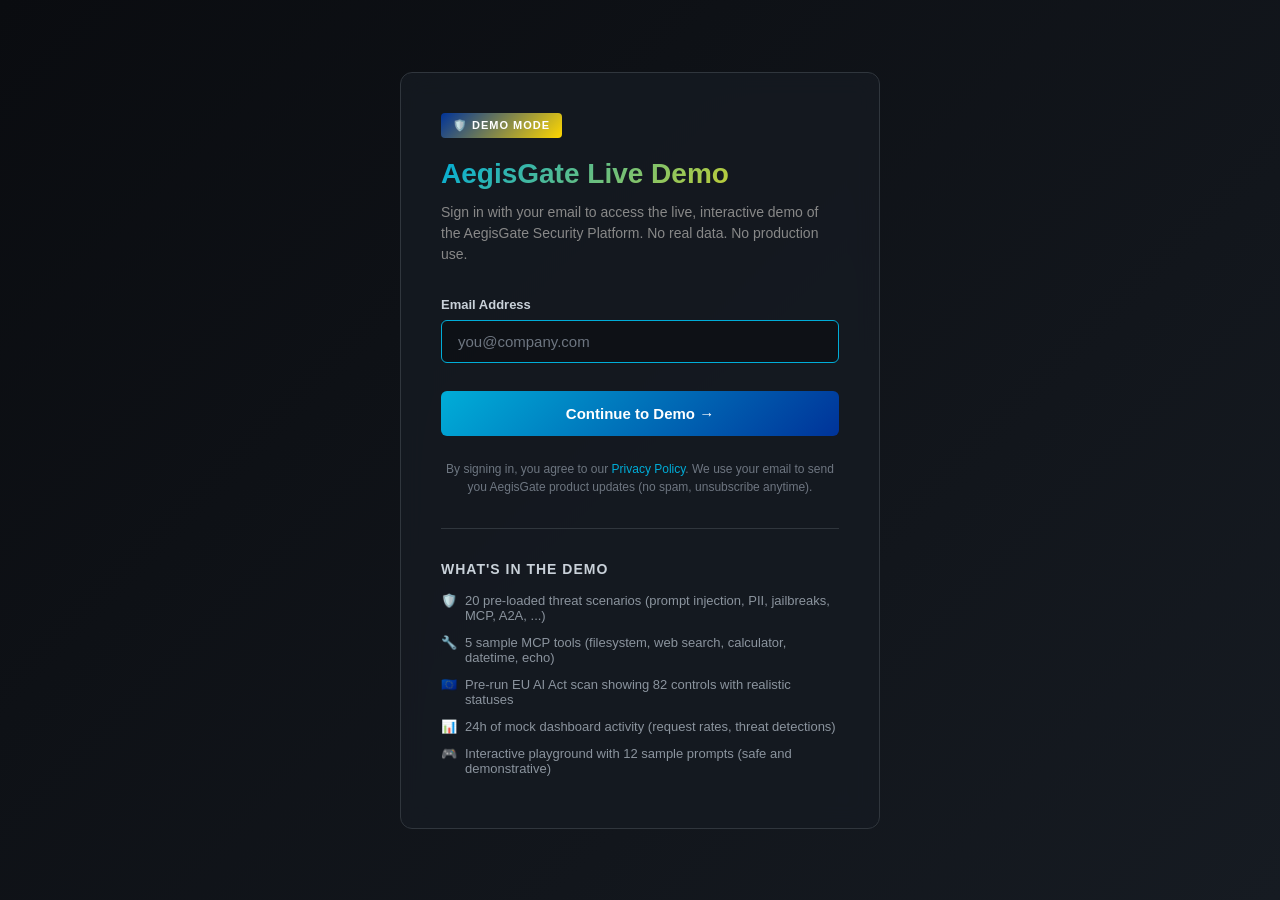
==== email-signup/index.html @ 716bf086 "feat: initial AegisGate demo environment This is a SEPARATE repository from the main platform code (" ====
<!DOCTYPE html>
<html lang="en">
<head>
    <meta charset="UTF-8">
    <meta name="viewport" content="width=device-width, initial-scale=1.0">
    <title>AegisGate Demo — Sign In</title>
    <meta name="description" content="Sign in to access the AegisGate live demo environment.">
    <meta name="robots" content="noindex, nofollow">
    <style>
        * { box-sizing: border-box; margin: 0; padding: 0; }
        body {
            font-family: -apple-system, BlinkMacSystemFont, "Segoe UI", Roboto, sans-serif;
            background: linear-gradient(135deg, #0a0c10 0%, #161b22 100%);
            color: #fff;
            min-height: 100vh;
            display: flex;
            align-items: center;
            justify-content: center;
            padding: 20px;
        }
        .container {
            max-width: 480px;
            width: 100%;
            background: rgba(22, 27, 34, 0.8);
            backdrop-filter: blur(12px);
            border: 1px solid #30363d;
            border-radius: 12px;
            padding: 40px;
        }
        .demo-badge {
            display: inline-block;
            background: linear-gradient(135deg, #003399 0%, #FFD700 100%);
            color: #fff;
            padding: 6px 12px;
            border-radius: 4px;
            font-size: 11px;
            font-weight: 700;
            letter-spacing: 1px;
            margin-bottom: 20px;
        }
        h1 {
            font-size: 28px;
            font-weight: 800;
            margin-bottom: 12px;
            background: linear-gradient(135deg, #00ADD8 0%, #FFD700 100%);
            -webkit-background-clip: text;
            -webkit-text-fill-color: transparent;
            background-clip: text;
        }
        .subtitle {
            color: #888;
            font-size: 14px;
            line-height: 1.5;
            margin-bottom: 32px;
        }
        .form-group {
            margin-bottom: 20px;
        }
        label {
            display: block;
            font-size: 13px;
            font-weight: 600;
            color: #c9d1d9;
            margin-bottom: 8px;
        }
        input[type="email"] {
            width: 100%;
            padding: 12px 16px;
            background: rgba(0, 0, 0, 0.3);
            border: 1px solid #30363d;
            border-radius: 6px;
            color: #fff;
            font-size: 15px;
            font-family: inherit;
            transition: border-color 0.2s;
        }
        input[type="email"]:focus {
            outline: none;
            border-color: #00ADD8;
        }
        input[type="email"]::placeholder {
            color: #6e7681;
        }
        .submit-btn {
            width: 100%;
            padding: 14px;
            background: linear-gradient(135deg, #00ADD8 0%, #003399 100%);
            color: #fff;
            border: none;
            border-radius: 6px;
            font-size: 15px;
            font-weight: 700;
            cursor: pointer;
            transition: transform 0.2s, box-shadow 0.2s;
            margin-top: 8px;
        }
        .submit-btn:hover {
            transform: translateY(-2px);
            box-shadow: 0 4px 12px rgba(0, 173, 216, 0.4);
        }
        .submit-btn:disabled {
            opacity: 0.5;
            cursor: not-allowed;
            transform: none;
        }
        .privacy-note {
            font-size: 12px;
            color: #6e7681;
            line-height: 1.5;
            margin-top: 24px;
            text-align: center;
        }
        .privacy-note a {
            color: #00ADD8;
            text-decoration: none;
        }
        .privacy-note a:hover {
            text-decoration: underline;
        }
        .features {
            margin-top: 32px;
            padding-top: 32px;
            border-top: 1px solid #30363d;
        }
        .features h2 {
            font-size: 14px;
            font-weight: 700;
            color: #c9d1d9;
            margin-bottom: 16px;
            text-transform: uppercase;
            letter-spacing: 1px;
        }
        .feature {
            display: flex;
            align-items: flex-start;
            margin-bottom: 12px;
            font-size: 13px;
            color: #8b949e;
        }
        .feature-icon {
            color: #00ADD8;
            margin-right: 8px;
            flex-shrink: 0;
        }
        .error {
            background: rgba(248, 81, 73, 0.1);
            border: 1px solid rgba(248, 81, 73, 0.3);
            color: #ffa198;
            padding: 12px 16px;
            border-radius: 6px;
            font-size: 13px;
            margin-bottom: 20px;
            display: none;
        }
        .error.show { display: block; }
    </style>
</head>
<body>
    <div class="container">
        <div class="demo-badge">🛡️ DEMO MODE</div>
        <h1>AegisGate Live Demo</h1>
        <p class="subtitle">
            Sign in with your email to access the live, interactive demo of the
            AegisGate Security Platform. No real data. No production use.
        </p>

        <div class="error" id="error"></div>

        <form id="signup-form" autocomplete="email">
            <div class="form-group">
                <label for="email">Email Address</label>
                <input
                    type="email"
                    id="email"
                    name="email"
                    placeholder="you@company.com"
                    required
                    autofocus
                    autocomplete="email"
                >
            </div>
            <button type="submit" class="submit-btn" id="submit-btn">
                Continue to Demo →
            </button>
        </form>

        <p class="privacy-note">
            By signing in, you agree to our
            <a href="https://aegisgatesecurity.io/privacy/" target="_blank">Privacy Policy</a>.
            We use your email to send you AegisGate product updates (no spam, unsubscribe anytime).
        </p>

        <div class="features">
            <h2>What's in the demo</h2>
            <div class="feature">
                <span class="feature-icon">🛡️</span>
                <span>20 pre-loaded threat scenarios (prompt injection, PII, jailbreaks, MCP, A2A, ...)</span>
            </div>
            <div class="feature">
                <span class="feature-icon">🔧</span>
                <span>5 sample MCP tools (filesystem, web search, calculator, datetime, echo)</span>
            </div>
            <div class="feature">
                <span class="feature-icon">🇪🇺</span>
                <span>Pre-run EU AI Act scan showing 82 controls with realistic statuses</span>
            </div>
            <div class="feature">
                <span class="feature-icon">📊</span>
                <span>24h of mock dashboard activity (request rates, threat detections)</span>
            </div>
            <div class="feature">
                <span class="feature-icon">🎮</span>
                <span>Interactive playground with 12 sample prompts (safe and demonstrative)</span>
            </div>
        </div>
    </div>

    <script>
        document.getElementById('signup-form').addEventListener('submit', async function(e) {
            e.preventDefault();

            const email = document.getElementById('email').value.trim();
            const submitBtn = document.getElementById('submit-btn');
            const errorEl = document.getElementById('error');

            // Clear any previous error
            errorEl.classList.remove('show');

            // Basic email validation
            if (!email || !/^[^\s@]+@[^\s@]+\.[^\s@]+$/.test(email)) {
                errorEl.textContent = 'Please enter a valid email address.';
                errorEl.classList.add('show');
                return;
            }

            // Disable button during submission
            submitBtn.disabled = true;
            submitBtn.textContent = 'Signing in...';

            try {
                // POST to the signup handler
                const response = await fetch('/signup/submit', {
                    method: 'POST',
                    headers: {'Content-Type': 'application/json'},
                    body: JSON.stringify({email: email})
                });

                if (!response.ok) {
                    const data = await response.json().catch(() => ({}));
                    throw new Error(data.error || 'Sign-in failed. Please try again.');
                }

                // Success — store email in sessionStorage and redirect
                sessionStorage.setItem('demo_email', email);
                window.location.href = '/dashboard/';
            } catch (err) {
                errorEl.textContent = err.message;
                errorEl.classList.add('show');
                submitBtn.disabled = false;
                submitBtn.textContent = 'Continue to Demo →';
            }
        });
    </script>
</body>
</html>
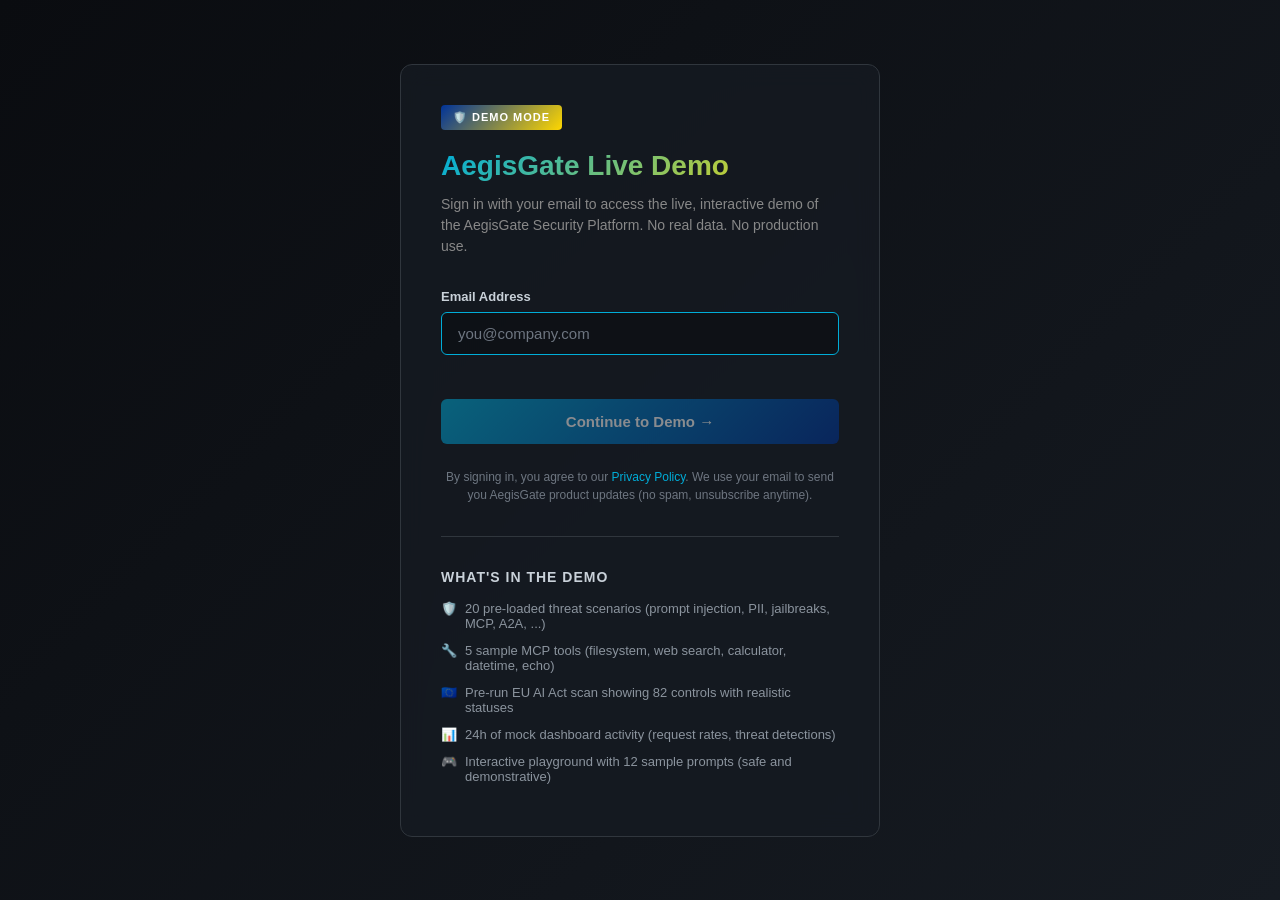
==== commit db0e2bb4: "feat(demo): add Cloudflare Turnstile bot protection Three coordinated changes that add bot protectio" ====
--- a/email-signup/index.html
+++ b/email-signup/index.html
@@ -4,6 +4,8 @@
     <meta charset="UTF-8">
     <meta name="viewport" content="width=device-width, initial-scale=1.0">
     <title>AegisGate Demo — Sign In</title>
+    <meta name="turnstile-site-key" content="0x4AAAAAADiH12Lor6jfzXED">
+    <script src="https://challenges.cloudflare.com/turnstile/v0/api.js" async defer></script>
     <meta name="description" content="Sign in to access the AegisGate live demo environment.">
     <meta name="robots" content="noindex, nofollow">
     <style>
@@ -103,6 +105,13 @@
             cursor: not-allowed;
             transform: none;
         }
+
+        /* Cloudflare Turnstile widget (invisible when valid) */
+        .cf-turnstile {
+            margin: 0 0 16px 0;
+            display: flex;
+            justify-content: center;
+        }
         .privacy-note {
             font-size: 12px;
             color: #6e7681;
@@ -179,7 +188,16 @@
                     autocomplete="email"
                 >
             </div>
-            <button type="submit" class="submit-btn" id="submit-btn">
+            <!-- Cloudflare Turnstile (invisible) -->
+            <div class="cf-turnstile"
+                 id="cf-turnstile"
+                 data-sitekey="0x4AAAAAADiH12Lor6jfzXED"
+                 data-callback="onTurnstileSuccess"
+                 data-expired-callback="onTurnstileExpired"
+                 data-error-callback="onTurnstileError">
+            </div>
+
+            <button type="submit" class="submit-btn" id="submit-btn" disabled>
                 Continue to Demo →
             </button>
         </form>
@@ -216,6 +234,37 @@
     </div>
 
     <script>
+        // ============================================
+        // Cloudflare Turnstile integration
+        // ============================================
+        // The submit button is disabled until Turnstile successfully
+        // validates the user. The token is sent in the POST body as
+        // 'cf-turnstile-response', and signup.py verifies it server-side
+        // against Cloudflare's siteverify API.
+
+        let turnstileToken = null;
+
+        window.onTurnstileSuccess = function(token) {
+            turnstileToken = token;
+            const submitBtn = document.getElementById('submit-btn');
+            const errorEl = document.getElementById('error');
+            submitBtn.disabled = false;
+            errorEl.classList.remove('show');
+        };
+
+        window.onTurnstileExpired = function() {
+            turnstileToken = null;
+            document.getElementById('submit-btn').disabled = true;
+        };
+
+        window.onTurnstileError = function() {
+            turnstileToken = null;
+            document.getElementById('submit-btn').disabled = true;
+            const errorEl = document.getElementById('error');
+            errorEl.textContent = 'Bot challenge failed. Please refresh the page and try again.';
+            errorEl.classList.add('show');
+        };
+
         document.getElementById('signup-form').addEventListener('submit', async function(e) {
             e.preventDefault();
 
@@ -233,6 +282,13 @@
                 return;
             }
 
+            // Require a valid Turnstile token
+            if (!turnstileToken) {
+                errorEl.textContent = 'Please wait for the bot challenge to complete.';
+                errorEl.classList.add('show');
+                return;
+            }
+
             // Disable button during submission
             submitBtn.disabled = true;
             submitBtn.textContent = 'Signing in...';
@@ -242,7 +298,10 @@
                 const response = await fetch('/signup/submit', {
                     method: 'POST',
                     headers: {'Content-Type': 'application/json'},
-                    body: JSON.stringify({email: email})
+                    body: JSON.stringify({
+                        email: email,
+                        'cf-turnstile-response': turnstileToken
+                    })
                 });
 
                 if (!response.ok) {
@@ -252,6 +311,13 @@
 
                 // Success — store email in sessionStorage and redirect
                 sessionStorage.setItem('demo_email', email);
+                // Redirect to the static demo dashboard (served at /dashboard/).
+                // We use a relative URL so this works on both the demo subdomain
+                // (https://demo.aegisgatesecurity.io) and any local dev
+                // environment (http://localhost:8080). The dashboard is fully
+                // self-contained: it does not require the platform's API.
+                // (Previously redirected to /platform/ui/ which 404s because
+                // the platform's dashboard server only exposes API endpoints.)
                 window.location.href = '/dashboard/';
             } catch (err) {
                 errorEl.textContent = err.message;
